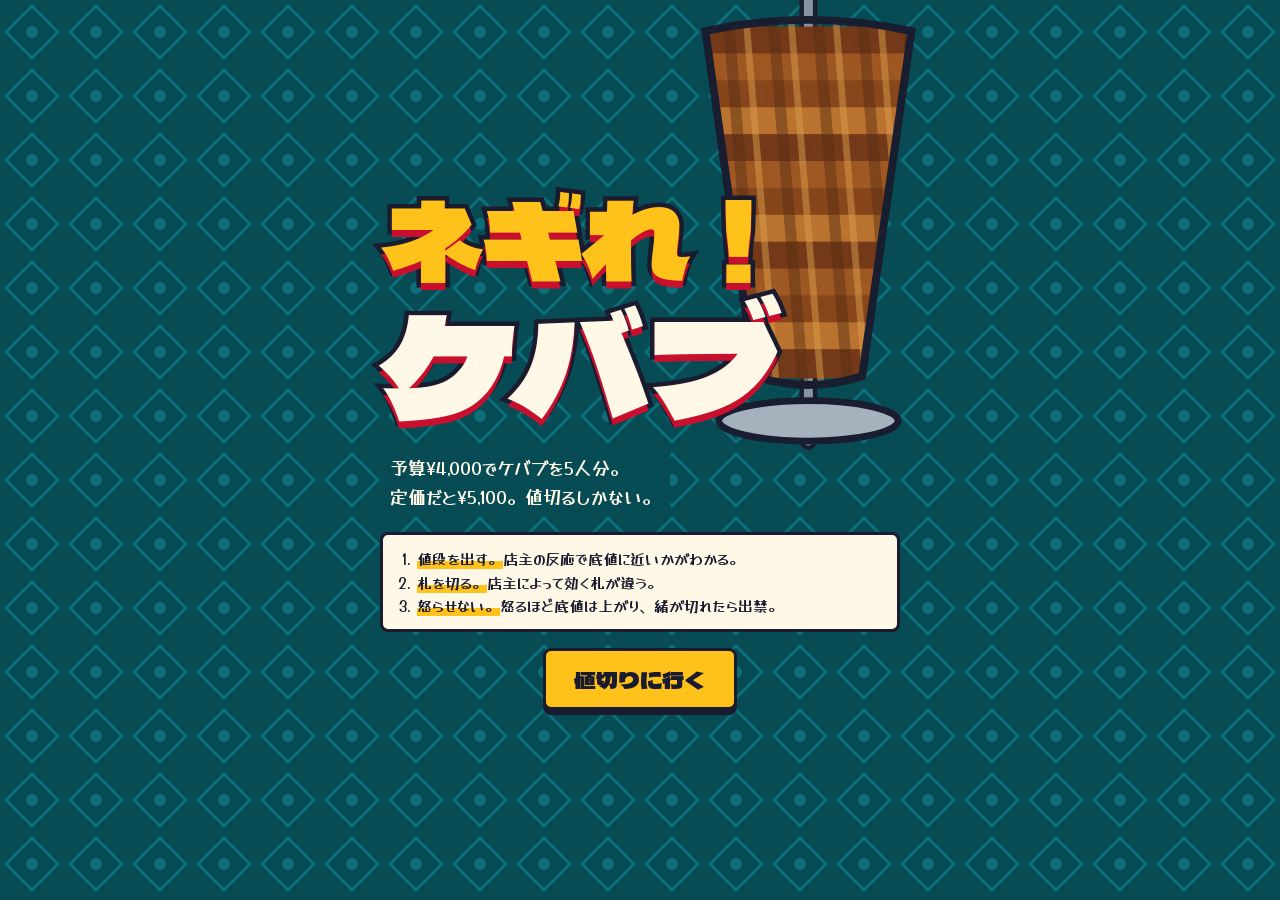
==== index.html @ ea9a7d88 "ver 1.0.0" ====
<!doctype html>
<html lang="ja">
<head>
<meta charset="utf-8">
<meta name="viewport" content="width=device-width, initial-scale=1, viewport-fit=cover">
<title>ネギれ！ケバブ</title>
<meta name="description" content="予算4000円で5人分のケバブを買って帰る、値切りブラウザゲーム。">
<meta name="theme-color" content="#0B6E78">
<meta property="og:title" content="ネギれ！ケバブ">
<meta property="og:description" content="予算4000円で5人分のケバブを買って帰る、値切りブラウザゲーム。">
<link rel="icon" href="favicon.svg" type="image/svg+xml">
<link rel="stylesheet" href="css/style.css">
</head>
<body>

<main id="title" class="screen title">
  <div class="title-doner" id="titleDoner" aria-hidden="true"></div>
  <h1 class="logo"><span>ネギれ！</span><span>ケバブ</span></h1>
  <p class="mission">予算¥4,000でケバブを5人分。<br>定価だと¥5,100。値切るしかない。</p>
  <ol class="how">
    <li><b>値段を出す。</b>店主の反応で底値に近いかがわかる。</li>
    <li><b>札を切る。</b>店主によって効く札が違う。</li>
    <li><b>怒らせない。</b>怒るほど底値は上がり、緒が切れたら出禁。</li>
  </ol>
  <button id="startBtn" class="btn big">値切りに行く</button>
  <p id="bestLine" class="best" hidden></p>
</main>

<main id="game" class="screen game" hidden>
  <header class="hud">
    <ul id="pips" class="pips" aria-label="買えたケバブ"></ul>
    <div class="wallet">財布 <b id="wallet">¥4,000</b></div>
    <button id="muteBtn" class="mute" aria-pressed="false">音あり</button>
  </header>
  <div class="rope-row">
    <span class="rope-label">堪忍袋の緒</span>
    <div class="rope" role="meter" aria-label="店主の機嫌" aria-valuemin="0" aria-valuemax="100" id="ropeMeter"><i id="rope"></i></div>
  </div>

  <section class="stage" id="stage">
    <div class="scene" id="scene"></div>
    <div class="walk-count" id="walkCount" aria-live="assertive"></div>
    <div class="bubble" id="bubble" aria-live="polite">
      <span class="who" id="who"></span>
      <span class="chip" id="chip" hidden></span>
      <p id="line"></p>
    </div>
  </section>

  <section class="panel" id="panel">
    <div class="offer">
      <label class="slider-row">
        <span class="sr">提示する金額</span>
        <input id="slider" type="range" step="10">
      </label>
      <div class="offer-row">
        <button class="nudge" data-d="-50">-50</button>
        <button class="nudge" data-d="-10">-10</button>
        <button id="offerBtn" class="btn offer-btn"></button>
        <button class="nudge" data-d="10">+10</button>
        <button class="nudge" data-d="50">+50</button>
      </div>
    </div>
    <div class="cards" id="cards"></div>
    <div class="actions">
      <button id="walkBtn" class="btn ghost">帰るふりをする</button>
      <button id="buyBtn" class="btn ghost"></button>
    </div>
  </section>

  <div class="overlay" id="backOverlay" hidden>
    <div class="sheet">
      <h2>誰も呼び止めてくれなかった。</h2>
      <p id="backText"></p>
      <button id="backBtn" class="btn"></button>
      <button id="leaveBtn" class="btn ghost dark"></button>
    </div>
  </div>

  <div class="overlay" id="endOverlay" hidden>
    <div class="sheet result">
      <div class="stamp" id="stamp"></div>
      <div class="result-art" id="resultArt"></div>
      <h2 id="resultTitle"></h2>
      <p id="resultPrice" class="result-price"></p>
      <p id="resultNote"></p>
      <button id="nextBtn" class="btn"></button>
    </div>
  </div>
</main>

<main id="receipt" class="screen receipt-screen" hidden>
  <article class="receipt">
    <h2>屋台通り 領収書</h2>
    <p class="r-date" id="rDate"></p>
    <ul id="rLines" class="r-lines"></ul>
    <dl class="r-total">
      <div><dt>定価の合計</dt><dd id="rList"></dd></div>
      <div><dt>支払い</dt><dd id="rPaid"></dd></div>
      <div class="r-saved"><dt>値切った額</dt><dd id="rSaved"></dd></div>
      <div><dt>財布の残り</dt><dd id="rLeft"></dd></div>
    </dl>
    <p class="r-rank-label">称号</p>
    <p class="r-rank" id="rRank"></p>
    <p class="r-note" id="rNote"></p>
  </article>
  <div class="receipt-actions">
    <button id="againBtn" class="btn big">もう一度値切る</button>
    <a id="shareBtn" class="btn ghost" target="_blank" rel="noopener">結果をXに投稿</a>
  </div>
</main>

<script type="module" src="js/ui.js"></script>
</body>
</html>
---- css/style.css ----
@font-face { font-family: 'Dela Gothic One'; src: url('../fonts/DelaGothicOne-subset.woff') format('woff'); font-display: swap; }
@font-face { font-family: 'Yusei Magic'; src: url('../fonts/YuseiMagic-subset.woff') format('woff'); font-display: swap; }

:root {
  --ink: #1B1B2F;
  --tile: #0B6E78;
  --tile-deep: #074C55;
  --sumac: #C8102E;
  --saffron: #FFC21A;
  --cabbage: #B0186E;
  --paper: #FFF8E7;
  --card: #D2A566;
  --display: 'Dela Gothic One', 'Hiragino Kaku Gothic ProN', 'Yu Gothic', sans-serif;
  --text: 'Yusei Magic', 'Hiragino Maru Gothic ProN', 'Yu Gothic', sans-serif;
}

* { box-sizing: border-box; }
html, body { margin: 0; height: 100%; }
body {
  font-family: var(--text);
  color: var(--ink);
  background-color: var(--tile-deep);
  background-image: url("data:image/svg+xml,%3Csvg xmlns='http://www.w3.org/2000/svg' width='64' height='64'%3E%3Cpath d='M32 6 L58 32 L32 58 L6 32Z' fill='none' stroke='%230B6E78' stroke-width='3'/%3E%3Ccircle cx='32' cy='32' r='6' fill='%230B6E78'/%3E%3C/svg%3E");
  -webkit-tap-highlight-color: transparent;
  overflow-x: hidden;
}
[hidden] { display: none !important; }
button, a.btn { font-family: var(--display); color: inherit; }
button { cursor: pointer; touch-action: manipulation; }
button:disabled { cursor: default; }
:focus-visible { outline: 3px solid var(--saffron); outline-offset: 2px; }
.sr { position: absolute; width: 1px; height: 1px; overflow: hidden; clip-path: inset(50%); }

.btn {
  display: inline-flex; align-items: center; justify-content: center;
  min-height: 48px; padding: 8px 14px;
  background: var(--saffron); color: var(--ink);
  border: 3px solid var(--ink); border-radius: 8px;
  box-shadow: 0 5px 0 var(--ink);
  font-size: 17px; line-height: 1.2; text-decoration: none; text-align: center;
  transition: transform .06s, box-shadow .06s;
}
.btn:active:not(:disabled) { transform: translateY(4px); box-shadow: 0 1px 0 var(--ink); }
.btn:disabled { background: #B9B3A5; box-shadow: 0 2px 0 var(--ink); transform: translateY(3px); opacity: .85; }
.btn.big { font-size: 22px; min-height: 62px; padding: 10px 28px; }
.btn.ghost { background: var(--paper); font-size: 15px; }
.btn.ghost.dark { background: transparent; color: var(--paper); border-color: var(--paper); box-shadow: none; }

/* タイトル */
.title {
  min-height: 100dvh; max-width: 560px; margin: 0 auto;
  padding: 24px 20px 32px;
  display: flex; flex-direction: column; align-items: center; justify-content: center; gap: 16px;
  position: relative; overflow: hidden; color: var(--paper); text-align: center;
}
.title-doner { position: absolute; top: -6%; right: -24%; width: 88%; opacity: .95; pointer-events: none; }
.logo {
  position: relative; margin: 0; font-family: var(--display); font-weight: 400;
  font-size: clamp(60px, 19vw, 104px); line-height: 1.04; letter-spacing: -.02em;
  align-self: flex-start; text-align: left;
  color: var(--saffron); -webkit-text-stroke: 9px var(--ink); paint-order: stroke fill;
  text-shadow: 0 7px 0 var(--sumac);
}
.logo span { display: block; }
.logo span:last-child { font-size: 1.3em; color: var(--paper); }
.mission { position: relative; margin: 0; font-size: 18px; line-height: 1.6; text-align: left; align-self: flex-start; background: var(--tile-deep); padding: 6px 10px; border-radius: 6px; }
.how { position: relative; margin: 0; padding: 12px 14px 12px 34px; font-size: 15px; line-height: 1.55; text-align: left; align-self: stretch; color: var(--ink); background: var(--paper); border: 3px solid var(--ink); border-radius: 8px; }
.how b { font-weight: 400; background: linear-gradient(transparent 60%, var(--saffron) 60%); }
.best { position: relative; margin: 0; font-size: 15px; }

/* ゲーム */
.game {
  height: 100dvh; max-width: 520px; margin: 0 auto;
  display: grid; grid-template-columns: minmax(0, 1fr); grid-template-rows: auto auto minmax(0, 1fr) auto;
  background: var(--tile-deep); position: relative;
  padding-bottom: env(safe-area-inset-bottom);
}
.hud { display: flex; align-items: center; gap: 8px; padding: 8px 10px 4px; color: var(--paper); }
.pips { display: flex; gap: 4px; margin: 0; padding: 0; list-style: none; }
.pips li { width: 26px; height: 26px; display: grid; place-items: center; border: 2px solid var(--paper); border-radius: 50%; font-size: 12px; font-family: var(--display); opacity: .55; }
.pips li.now { background: var(--saffron); color: var(--ink); border-color: var(--ink); opacity: 1; }
.pips li.got { background: var(--paper); color: var(--ink); opacity: 1; }
.pips li.lost { background: var(--sumac); opacity: 1; }
.wallet { margin-left: auto; font-size: 14px; white-space: nowrap; }
.wallet b { font-family: var(--display); font-weight: 400; font-size: 20px; color: var(--saffron); }
.mute { background: none; border: 2px solid var(--paper); color: var(--paper); border-radius: 6px; font-size: 11px; padding: 4px 6px; font-family: var(--text); white-space: nowrap; }

.rope-row { display: flex; align-items: center; gap: 8px; padding: 2px 10px 8px; color: var(--paper); font-size: 13px; }
.rope-label { white-space: nowrap; }
.rope { flex: 1; height: 14px; background: rgba(0,0,0,.35); border-radius: 7px; overflow: hidden; }
.rope i {
  display: block; height: 100%; width: 100%; border-radius: 7px; transition: width .4s;
  background: repeating-linear-gradient(115deg, #E8C98A 0 7px, #A9792F 7px 11px);
}
.rope.thin { height: 7px; animation: fray .5s infinite alternate; }
.rope.thin i { background: repeating-linear-gradient(115deg, #F07A5A 0 7px, #C8102E 7px 11px); }
@keyframes fray { to { transform: translateX(1px); } }

.stage { position: relative; min-height: 0; overflow: hidden; background: #082F36; }
.scene { position: absolute; inset: 0; display: block; transition: transform .9s cubic-bezier(.3,.7,.3,1), filter .9s; transform-origin: 50% 38%; }
.scene svg { display: block; width: 100%; height: auto; }
.spin { animation: spin 2.4s linear infinite; }
@keyframes spin { to { transform: translateX(80px); } }
.strike { stroke-dasharray: 1; stroke-dashoffset: 1; animation: draw .3s .05s forwards; }
@keyframes draw { to { stroke-dashoffset: 0; } }

.bubble {
  position: absolute; left: 8px; right: 8px; bottom: 8px;
  min-height: 78px; padding: 7px 12px 9px;
  background: var(--paper); border: 3px solid var(--ink); border-radius: 12px;
}
.bubble::before {
  content: ''; position: absolute; top: -15px; left: 50%; width: 22px; height: 22px;
  background: var(--paper); border-left: 3px solid var(--ink); border-top: 3px solid var(--ink);
  transform: rotate(45deg) skew(12deg, 12deg);
}
.bubble.me { background: #BFEDEA; }
.bubble.me::before { display: none; }
.bubble.gone { display: none; }
.bubble.pop.in { animation: pop .16s ease-out; }
@keyframes pop { from { transform: scale(.97) translateY(4px); } }
.who { font-size: 12px; color: #55506A; }
.bubble p { margin: 2px 0 0; font-size: 16px; line-height: 1.45; }
.chip { position: absolute; top: -13px; right: 12px; padding: 2px 10px; font-family: var(--display); font-size: 13px; border: 2px solid var(--ink); border-radius: 6px; background: var(--paper); }
.chip[data-tier='insult'] { background: var(--sumac); color: #fff; }
.chip[data-tier='low'] { background: #F4915C; }
.chip[data-tier='near'] { background: var(--saffron); }
.chip[data-tier='close'] { background: #7ED957; }

.panel { padding: 8px 10px 10px; background: var(--ink); display: flex; flex-direction: column; gap: 8px; }
.slider-row { display: block; }
input[type=range] { width: 100%; height: 30px; margin: 0; accent-color: var(--saffron); display: block; }
.offer-row { display: grid; grid-template-columns: 40px 40px minmax(0, 1fr) 40px 40px; gap: 4px; align-items: stretch; }
.nudge { padding: 0; border: 2px solid var(--paper); border-radius: 6px; background: transparent; color: var(--paper); font-size: 12px; font-family: var(--display); min-height: 46px; }
.nudge:disabled { opacity: .4; }
.offer-btn { font-size: 18px; padding: 4px; white-space: nowrap; }
.cards { display: grid; grid-template-columns: repeat(3, minmax(0, 1fr)); gap: 6px; }
.card {
  position: relative; min-height: 76px; padding: 6px; text-align: left;
  background: var(--paper); border: 2px solid var(--ink); border-radius: 6px;
  box-shadow: inset 0 0 0 2px var(--card);
  display: flex; flex-direction: column; gap: 2px;
  font-family: var(--text);
}
.card b { font-weight: 400; font-size: 15px; line-height: 1.2; }
.card small { font-size: 11.5px; line-height: 1.25; color: #3F3A52; }
.card:disabled { opacity: .92; filter: saturate(.5); }
.res { position: absolute; inset: 0; display: grid; place-items: center; font-family: var(--display); font-style: normal; font-size: 19px; transform: rotate(-8deg); }
.res.ok { color: #0B7A3B; }
.res.ng { color: var(--sumac); }
.card:has(.res) b, .card:has(.res) small { opacity: .22; }
.actions { display: grid; grid-template-columns: 1fr 1fr; gap: 8px; }
.actions .btn { min-height: 42px; box-shadow: 0 3px 0 #000; }

/* 帰るふり: この演出だけ画面全体を止める */
.stage.w1 .scene { transform: scale(.82) translateY(-2%); filter: brightness(.75); }
.stage.w2 .scene { transform: scale(.62) translateY(-5%); filter: brightness(.55); }
.stage.w3 .scene { transform: scale(.42) translateY(-10%); filter: brightness(.38); }
.walking .panel { opacity: .25; }
.walking .spin { animation-duration: 7s; }
.walk-count {
  position: absolute; left: 0; right: 0; bottom: 14px; text-align: center;
  font-family: var(--display); font-size: 64px; color: var(--paper); opacity: 0; pointer-events: none;
  -webkit-text-stroke: 6px var(--ink); paint-order: stroke fill;
}
.walk-count.on { opacity: 1; }

.overlay { position: absolute; inset: 0; display: grid; place-items: center; padding: 16px; background: rgba(8,20,30,.72); z-index: 5; }
.sheet { width: 100%; max-width: 400px; padding: 18px; display: flex; flex-direction: column; gap: 10px; background: var(--paper); border: 3px solid var(--ink); border-radius: 12px; position: relative; }
.sheet h2 { margin: 0; font-family: var(--display); font-weight: 400; font-size: 21px; line-height: 1.3; }
.sheet p { margin: 0; font-size: 15px; line-height: 1.55; }
#backOverlay .sheet { background: var(--ink); color: var(--paper); border-color: var(--paper); }
.result { text-align: center; align-items: center; padding-top: 22px; }
.result-art { width: 104px; }
.result-art:empty { display: none; }
.result-art svg { display: block; width: 100%; }
.result-price { font-family: var(--display); font-size: 26px !important; line-height: 1.25 !important; }
.result-price s { font-size: 16px; color: #6B6577; text-decoration-color: var(--sumac); text-decoration-thickness: 3px; }
.result-price span { display: block; font-size: 15px; color: var(--sumac); }
.result .btn { align-self: stretch; margin-top: 4px; }
.stamp { position: absolute; top: 10px; right: 12px; width: 82px; height: 82px; display: grid; place-items: center; border: 5px solid #0B7A3B; border-radius: 50%; color: #0B7A3B; font-family: var(--display); font-size: 25px; transform: rotate(-12deg); background: rgba(255,248,231,.7); }
.stamp.bad { border-color: var(--sumac); color: var(--sumac); }
.stamp.hit { animation: stamp .24s cubic-bezier(.2,1.4,.5,1); }
@keyframes stamp { from { transform: rotate(-12deg) scale(2.6); opacity: 0; } }
.shake { animation: shake .3s 2; }
@keyframes shake { 25% { transform: translateX(-6px); } 75% { transform: translateX(6px); } }

/* レシート */
.receipt-screen { min-height: 100dvh; padding: 24px 16px 32px; display: flex; flex-direction: column; align-items: center; gap: 18px; }
.receipt {
  width: 100%; max-width: 400px; padding: 22px 18px 30px; background: var(--paper);
  --z: 12px;
  clip-path: polygon(0 0, 100% 0, 100% 100%, 95% calc(100% - var(--z)), 90% 100%, 85% calc(100% - var(--z)), 80% 100%, 75% calc(100% - var(--z)), 70% 100%, 65% calc(100% - var(--z)), 60% 100%, 55% calc(100% - var(--z)), 50% 100%, 45% calc(100% - var(--z)), 40% 100%, 35% calc(100% - var(--z)), 30% 100%, 25% calc(100% - var(--z)), 20% 100%, 15% calc(100% - var(--z)), 10% 100%, 5% calc(100% - var(--z)), 0 100%);
}
.receipt h2 { margin: 0; font-family: var(--display); font-weight: 400; font-size: 21px; text-align: center; }
.r-date { margin: 2px 0 12px; text-align: center; font-size: 13px; }
.r-lines { margin: 0; padding: 10px 0; list-style: none; border-top: 2px dashed var(--ink); border-bottom: 2px dashed var(--ink); font-size: 14px; }
.r-lines li { display: flex; justify-content: space-between; gap: 8px; padding: 3px 0; }
.r-lines li span:last-child { white-space: nowrap; }
.r-lines s { color: #6B6577; font-size: 12px; }
.r-lines .lost { color: var(--sumac); }
.r-total { margin: 10px 0 0; font-size: 15px; }
.r-total div { display: flex; justify-content: space-between; padding: 2px 0; }
.r-total dt, .r-total dd { margin: 0; }
.r-saved { font-family: var(--display); font-size: 22px; color: var(--sumac); }
.r-rank-label { margin: 16px 0 0; text-align: center; font-size: 13px; }
.r-rank { margin: 0; text-align: center; font-family: var(--display); font-size: 31px; line-height: 1.2; }
.r-note { margin: 6px 0 0; text-align: center; font-size: 14px; line-height: 1.5; }
.receipt-actions { width: 100%; max-width: 400px; display: flex; flex-direction: column; gap: 12px; }

@media (max-width: 359px) {
  .pips li { width: 22px; height: 22px; font-size: 11px; }
  .wallet { font-size: 0; }
  .offer-btn { font-size: 16px; }
  .nudge { font-size: 11px; }
  .offer-row { grid-template-columns: 34px 34px minmax(0, 1fr) 34px 34px; }
}

/* PCでは屋台と手元を横に並べる */
@media (min-width: 880px) and (min-height: 520px) {
  .game { max-width: 1080px; height: min(100dvh, 640px); top: max(0px, calc((100dvh - 640px) / 2)); grid-template-columns: minmax(0, 1.25fr) minmax(360px, 1fr); grid-template-rows: auto minmax(0, 1fr) ; border-radius: 12px; overflow: hidden; }
  .hud { grid-column: 1; }
  .rope-row { grid-column: 2; grid-row: 1; padding: 8px 14px; }
  .stage { grid-column: 1; grid-row: 2; }
  .panel { grid-column: 2; grid-row: 2; justify-content: center; padding: 16px; gap: 14px; }
  .card { min-height: 96px; }
  .bubble p { font-size: 18px; }
}
@media (prefers-reduced-motion: reduce) {
  *, *::before, *::after { animation-duration: .01ms !important; animation-iteration-count: 1 !important; transition-duration: .01ms !important; }
  .spin { animation: none; }
}
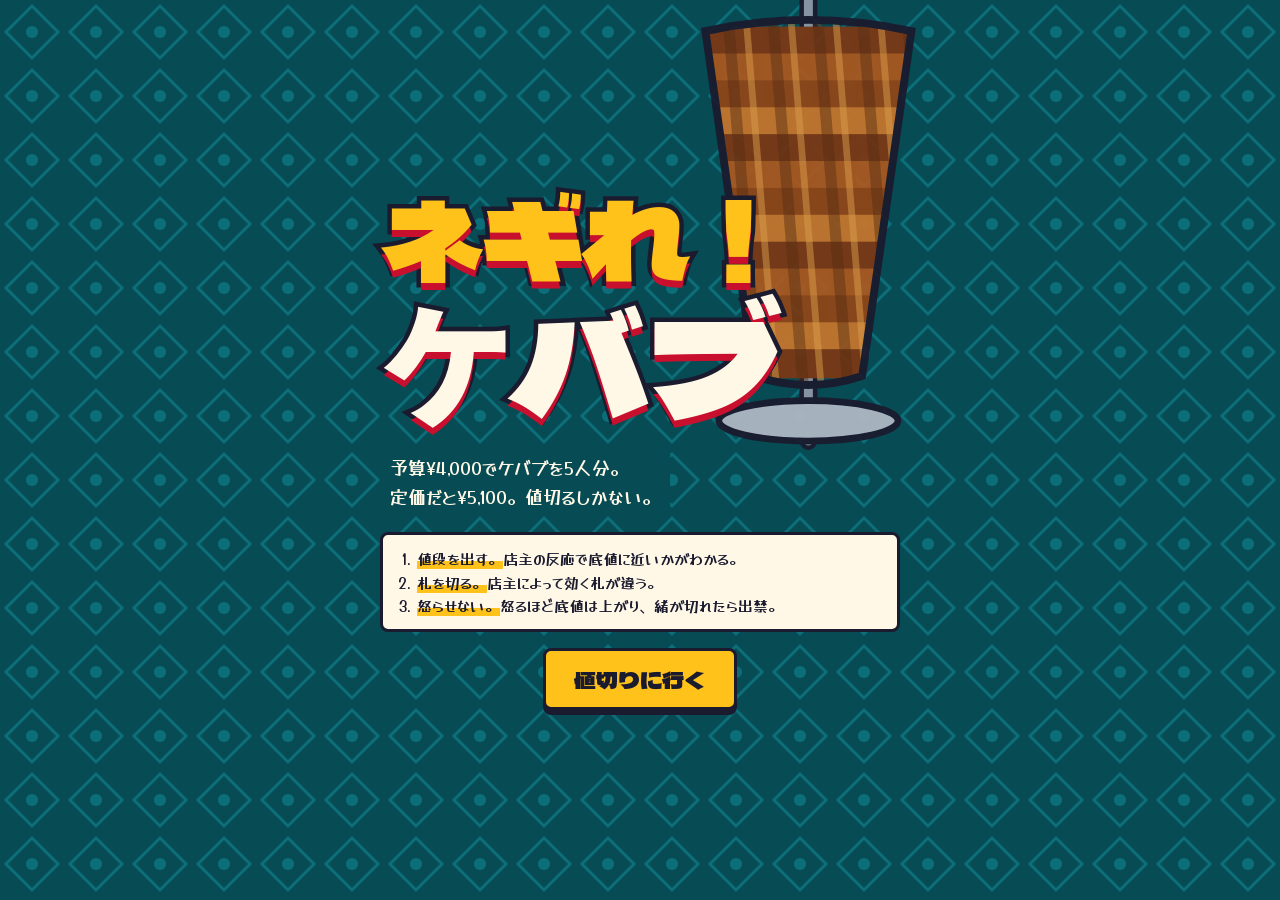
==== commit 3a2a987a: "ver 1.1" ====
--- a/index.html
+++ b/index.html
@@ -6,8 +6,15 @@
 <title>ネギれ！ケバブ</title>
 <meta name="description" content="予算4000円で5人分のケバブを買って帰る、値切りブラウザゲーム。">
 <meta name="theme-color" content="#0B6E78">
+<meta property="og:type" content="website">
+<meta property="og:url" content="https://dvyozakura.github.io/Kebab/">
 <meta property="og:title" content="ネギれ！ケバブ">
 <meta property="og:description" content="予算4000円で5人分のケバブを買って帰る、値切りブラウザゲーム。">
+<meta property="og:image" content="https://dvyozakura.github.io/Kebab/share/default.png?v=1">
+<meta name="twitter:card" content="summary_large_image">
+<meta name="twitter:title" content="ネギれ！ケバブ">
+<meta name="twitter:description" content="予算4000円で5人分のケバブを買って帰る、値切りブラウザゲーム。">
+<meta name="twitter:image" content="https://dvyozakura.github.io/Kebab/share/default.png?v=1">
 <link rel="icon" href="favicon.svg" type="image/svg+xml">
 <link rel="stylesheet" href="css/style.css">
 </head>
--- a/css/style.css
+++ b/css/style.css
@@ -1,4 +1,6 @@
 @font-face { font-family: 'Dela Gothic One'; src: url('../fonts/DelaGothicOne-subset.woff') format('woff'); font-display: swap; }
+/* Dela Gothic One の「ケ」は「ク」と見分けにくいので、この1文字だけ別書体にする */
+@font-face { font-family: 'Dela Gothic One'; src: url('../fonts/NotoSansJP-Black-ke.woff') format('woff'); unicode-range: U+30B1; font-display: swap; }
 @font-face { font-family: 'Yusei Magic'; src: url('../fonts/YuseiMagic-subset.woff') format('woff'); font-display: swap; }
 
 :root {
